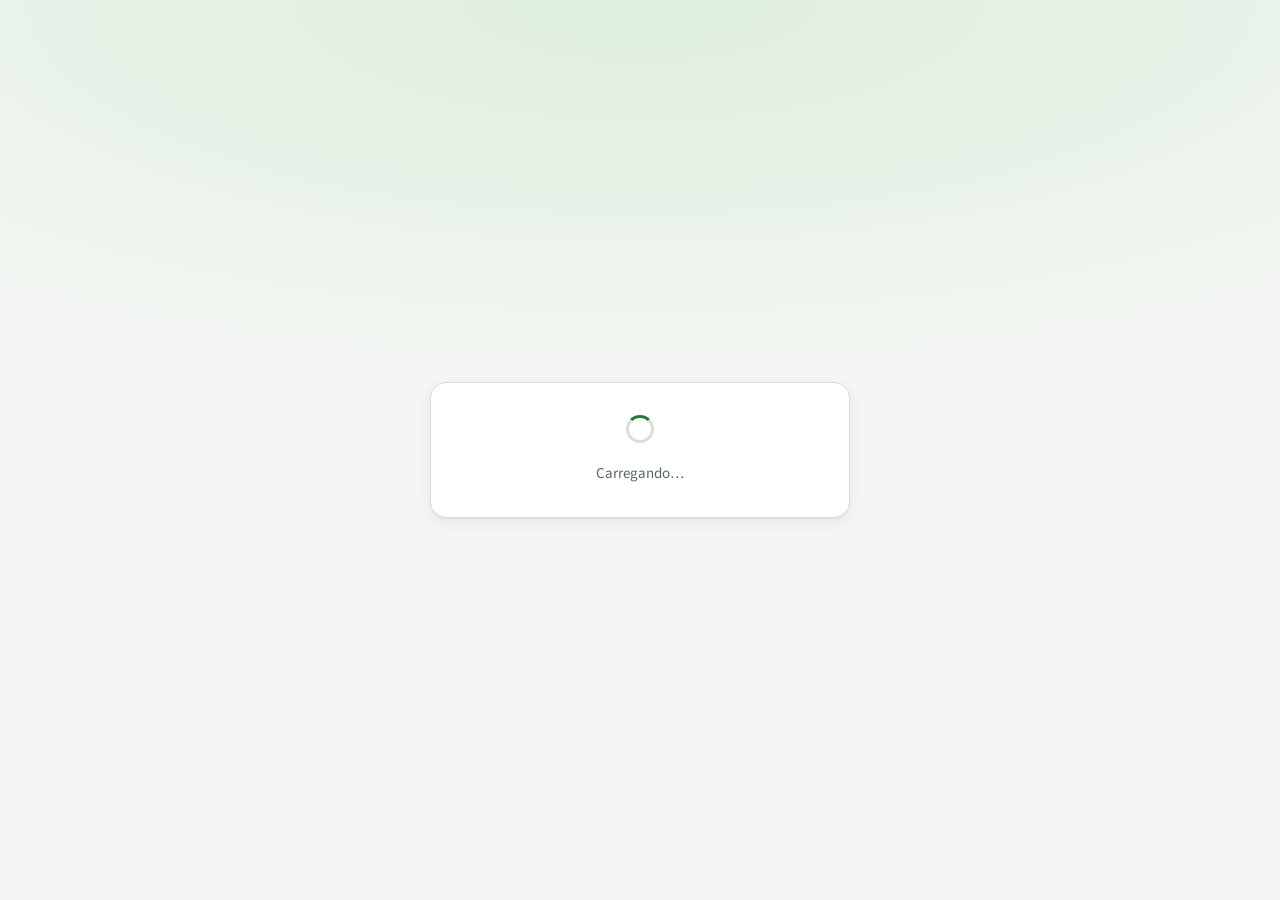
==== leitor.html @ e0347655 "Portal do leitor: página (v1.5.0)" ====
<!doctype html>
<html lang="pt-BR">
<head>
  <meta charset="utf-8">
  <meta name="viewport" content="width=device-width,initial-scale=1,viewport-fit=cover">
  <title>Portal do leitor · Biblioteca Luzes de Aruanda</title>
  <meta name="description" content="Consulte o acervo da Biblioteca Luzes de Aruanda, acompanhe seus empréstimos e peça a retirada de livros.">
  <meta name="theme-color" content="#1C3557">
  <meta name="referrer" content="strict-origin-when-cross-origin">
  <link rel="manifest" href="manifest.webmanifest">
  <link rel="icon" href="icon-192.png" type="image/png">
  <link rel="apple-touch-icon" href="icon-192.png">
  <link rel="preconnect" href="https://fonts.googleapis.com">
  <link rel="preconnect" href="https://fonts.gstatic.com" crossorigin>
  <link rel="stylesheet" href="https://fonts.googleapis.com/css2?family=Bitter:wght@600;700&family=IBM+Plex+Mono:wght@500;600&family=Source+Sans+3:wght@400;600;700&display=swap">
  <link rel="stylesheet" href="styles.css">
  <script src="config.js"></script>
  <script src="leitor.js" defer></script>
</head>
<body>
  <div id="app"><div class="login"><div class="login-card"><div class="spinner" role="status" aria-label="Carregando"></div><p class="muted">Carregando…</p></div></div></div>
  <div id="modal-root"></div>
  <div class="toast-wrap" id="toasts" aria-live="polite"></div>
  <div class="busy" id="busy" hidden><div class="busy-box"><div class="spinner" aria-hidden="true"></div><span id="busy-msg">Aguarde…</span></div></div>
  <noscript><p style="padding:24px;font-family:sans-serif">Este portal precisa de JavaScript ativado no navegador.</p></noscript>
</body>
</html>
---- styles.css ----
/* Biblioteca Luzes de Aruanda — estilos */
/* Layout: barra lateral cor de mar (desktop) + navegação inferior (celular); conteúdo em superfícies claras com verde do logo como marca e dourado do sol como destaque */
:root{
  --bg:#F3F6F2; --surface:#FFFFFF; --surface-2:#EAF0EA; --line:#D6E0D7;
  --fg:#16241B; --muted:#58695F;
  --brand:#2D7A38; --brand-strong:#215E2A; --brand-soft:#DDEEDD; --on-brand:#FFFFFF;
  --sea:#1C3557; --sea-2:#24446C; --on-sea:#EAF1FA; --on-sea-muted:#A9BCD4;
  --sun:#C08623; --sun-soft:#F7ECD5;
  --ok:#2D7A38; --ok-soft:#DDEEDD;
  --info:#235D9C; --info-soft:#DDE9F6;
  --warn:#9A6400; --warn-soft:#FBEBC8;
  --bad:#B4332A; --bad-soft:#F8DEDA;
  --mute:#5F6B66; --mute-soft:#E6EAE7;
  --shadow:0 1px 2px rgba(22,36,27,.06),0 4px 16px rgba(22,36,27,.06);
  --f-display:"Bitter",Georgia,"Times New Roman",serif;
  --f-body:"Source Sans 3","Segoe UI",system-ui,-apple-system,sans-serif;
  --f-mono:"IBM Plex Mono",ui-monospace,"SFMono-Regular",Consolas,monospace;
  --r:10px;
}
@media (prefers-color-scheme: dark){:root:not([data-theme="light"]){
  --bg:#0F1712; --surface:#16211A; --surface-2:#1C2A21; --line:#2A3B30;
  --fg:#E4EDE6; --muted:#9BAEA2;
  --brand:#5FB56B; --brand-strong:#7CC886; --brand-soft:#1F3826; --on-brand:#0D1A10;
  --sea:#0C1828; --sea-2:#15263D; --on-sea:#E3ECF7; --on-sea-muted:#8FA5C0;
  --sun:#E3B252; --sun-soft:#3A2F17;
  --ok:#6CC278; --ok-soft:#1E3824;
  --info:#7DB0EA; --info-soft:#18293F;
  --warn:#EDBB55; --warn-soft:#3A2D10;
  --bad:#F28B80; --bad-soft:#3F1E1B;
  --mute:#A3B0AA; --mute-soft:#25302A;
  --shadow:0 1px 2px rgba(0,0,0,.3),0 4px 16px rgba(0,0,0,.25);
  color-scheme:dark;
}}
:root[data-theme="dark"]{
  --bg:#0F1712; --surface:#16211A; --surface-2:#1C2A21; --line:#2A3B30;
  --fg:#E4EDE6; --muted:#9BAEA2;
  --brand:#5FB56B; --brand-strong:#7CC886; --brand-soft:#1F3826; --on-brand:#0D1A10;
  --sea:#0C1828; --sea-2:#15263D; --on-sea:#E3ECF7; --on-sea-muted:#8FA5C0;
  --sun:#E3B252; --sun-soft:#3A2F17;
  --ok:#6CC278; --ok-soft:#1E3824;
  --info:#7DB0EA; --info-soft:#18293F;
  --warn:#EDBB55; --warn-soft:#3A2D10;
  --bad:#F28B80; --bad-soft:#3F1E1B;
  --mute:#A3B0AA; --mute-soft:#25302A;
  --shadow:0 1px 2px rgba(0,0,0,.3),0 4px 16px rgba(0,0,0,.25);
  color-scheme:dark;
}
*{box-sizing:border-box}
html,body{height:100%}
body{background:var(--bg);color:var(--fg);font-family:var(--f-body);font-size:15px;line-height:1.5}
h1,h2,h3{font-family:var(--f-display);line-height:1.2;margin:0;text-wrap:balance;font-weight:700}
h1{font-size:1.65rem}
h2{font-size:1.2rem}
h3{font-size:1.02rem}
p{margin:0}
a{color:var(--brand)}
button,input,select,textarea{font:inherit;color:inherit}
:focus-visible{outline:2px solid var(--sun);outline-offset:2px}
.mono{font-family:var(--f-mono);font-weight:500;letter-spacing:.02em}
.muted{color:var(--muted)}
.small{font-size:.86rem}
.num{font-variant-numeric:tabular-nums}
.sr{position:absolute;width:1px;height:1px;overflow:hidden;clip:rect(0 0 0 0)}


/* Botões */
.btn{display:inline-flex;align-items:center;justify-content:center;gap:8px;border:1px solid var(--line);background:var(--surface);border-radius:8px;padding:9px 14px;font-weight:600;cursor:pointer;min-height:40px;text-decoration:none;color:var(--fg);white-space:nowrap}
.btn:hover{background:var(--surface-2)}
.btn.primary{background:var(--brand);border-color:var(--brand);color:var(--on-brand)}
.btn.primary:hover{background:var(--brand-strong);border-color:var(--brand-strong)}
.btn.danger{color:var(--bad);border-color:var(--bad)}
.btn.danger:hover{background:var(--bad-soft)}
.btn.ghost{border-color:transparent;background:transparent}
.btn.ghost:hover{background:var(--surface-2)}
.btn.sm{min-height:32px;padding:5px 10px;font-size:.86rem}
.btn.lg{min-height:48px;padding:12px 20px;font-size:1rem}
.btn[disabled]{opacity:.5;cursor:not-allowed}
.btn svg{width:18px;height:18px;flex:none}
.icon-btn{border:0;background:transparent;cursor:pointer;padding:4px;border-radius:6px;color:var(--muted);display:inline-flex}
.icon-btn:hover{background:var(--surface-2);color:var(--fg)}
.icon-btn svg{width:16px;height:16px}

/* Login */
.login{min-height:100vh;min-height:100dvh;display:grid;place-items:center;padding:32px 16px;background:
  radial-gradient(120% 60% at 50% 0%,var(--brand-soft),transparent 70%),var(--bg)}
.login-card{width:100%;max-width:420px;background:var(--surface);border:1px solid var(--line);border-radius:16px;box-shadow:var(--shadow);padding:32px 28px;display:grid;gap:20px;text-align:center}
.logo-disc{width:132px;height:132px;border-radius:50%;background:#fff;margin:0 auto;display:grid;place-items:center;overflow:hidden;box-shadow:0 0 0 4px var(--surface),0 0 0 5px var(--line)}
.logo-disc img{width:100%;height:100%;object-fit:contain}
.login-card .eyebrow{font-size:.78rem;letter-spacing:.12em;text-transform:uppercase;color:var(--brand);font-weight:700}
.login-card h1{font-size:1.35rem}
.chooser{display:grid;gap:8px;text-align:left}
.chooser-label{font-size:.78rem;text-transform:uppercase;letter-spacing:.08em;color:var(--sun);font-weight:700}
.account{display:flex;gap:12px;align-items:center;border:1px solid var(--line);border-radius:10px;padding:10px 12px;background:var(--surface);cursor:pointer;text-align:left;width:100%}
.account:hover{background:var(--surface-2)}
.avatar{width:34px;height:34px;border-radius:50%;display:grid;place-items:center;font-weight:700;background:var(--sea);color:var(--on-sea);flex:none;font-size:.85rem}
.account .who{min-width:0;flex:1}
.account .who b{display:block;overflow:hidden;text-overflow:ellipsis}
.account .who span{font-size:.82rem;color:var(--muted);overflow-wrap:anywhere}
.spinner{width:28px;height:28px;border-radius:50%;border:3px solid var(--line);border-top-color:var(--brand);animation:spin .8s linear infinite;margin:0 auto}
@keyframes spin{to{transform:rotate(360deg)}}
@media (prefers-reduced-motion:reduce){.spinner{animation-duration:3s}}

/* Shell */
.shell{display:grid;grid-template-columns:252px minmax(0,1fr);min-height:100vh}
.side{background:var(--sea);color:var(--on-sea);display:flex;flex-direction:column;position:sticky;top:0;height:100vh;padding:20px 14px}
.side-brand{display:flex;gap:10px;align-items:center;padding:0 6px 18px;border-bottom:1px solid var(--sea-2)}
.side-brand .logo-sm{width:44px;height:44px;border-radius:50%;background:#fff;overflow:hidden;flex:none}
.side-brand .logo-sm img{width:100%;height:100%;object-fit:contain}
.side-brand b{font-family:var(--f-display);font-size:1rem;display:block;line-height:1.15}
.side-brand span{font-size:.78rem;color:var(--on-sea-muted)}
.nav{display:grid;gap:2px;padding:14px 0;flex:1;overflow:auto}
.nav-sec{font-size:.7rem;letter-spacing:.12em;text-transform:uppercase;color:var(--on-sea-muted);padding:12px 10px 4px}
.nav button{display:flex;gap:10px;align-items:center;width:100%;border:0;background:transparent;color:var(--on-sea);padding:9px 10px;border-radius:8px;cursor:pointer;text-align:left;font-weight:600}
.nav button:hover{background:var(--sea-2)}
.nav button[aria-current="page"]{background:var(--sea-2);box-shadow:inset 3px 0 0 var(--sun)}
.nav svg{width:18px;height:18px;flex:none;opacity:.9}
.nav .count{margin-left:auto;background:var(--bad);color:#fff;font-size:.72rem;border-radius:99px;padding:0 7px;font-variant-numeric:tabular-nums}
.side-user{border-top:1px solid var(--sea-2);padding:14px 6px 0;display:grid;gap:8px;font-size:.84rem}
.side-user .email{overflow-wrap:anywhere;color:var(--on-sea-muted)}
.side-user button{background:transparent;border:1px solid var(--sea-2);color:var(--on-sea);border-radius:8px;padding:6px 10px;cursor:pointer;font-weight:600}
.side-user button:hover{background:var(--sea-2)}
.role{display:inline-block;font-size:.7rem;font-weight:700;letter-spacing:.06em;text-transform:uppercase;padding:1px 8px;border-radius:99px;background:var(--sun);color:#1b1405}

.main{min-width:0}
.topbar{display:none}
.page{padding-inline:clamp(16px,3vw,36px);padding-block:24px 48px;max-width:1200px;display:grid;gap:22px}
.page-head{display:flex;gap:12px;align-items:flex-end;justify-content:space-between;flex-wrap:wrap}
.page-head .sub{color:var(--muted);margin-top:4px}
.back svg{width:18px;height:18px;flex:none}
.back{border:0;background:transparent;color:var(--brand);cursor:pointer;font-weight:600;padding:0;display:inline-flex;align-items:center;gap:4px;margin-bottom:6px}

/* Cartões e seções */
.panel{background:var(--surface);border:1px solid var(--line);border-radius:var(--r);padding:18px;display:grid;gap:14px;min-width:0}
.panel-head{display:flex;justify-content:space-between;align-items:center;gap:10px;flex-wrap:wrap}
.grid-2{display:grid;grid-template-columns:repeat(2,minmax(0,1fr));gap:18px}
.grid-3{display:grid;grid-template-columns:repeat(3,minmax(0,1fr));gap:18px}
.kpis{display:grid;grid-template-columns:repeat(auto-fit,minmax(150px,1fr));gap:12px}
.kpi{background:var(--surface);border:1px solid var(--line);border-radius:var(--r);padding:14px 16px;display:grid;gap:2px;text-align:left;cursor:default}
button.kpi{cursor:pointer;font:inherit;color:inherit}
button.kpi:hover{border-color:var(--brand)}
.kpi .k-label{font-size:.82rem;color:var(--muted);font-weight:600}
.kpi .k-val{font-family:var(--f-display);font-size:1.9rem;font-weight:700;font-variant-numeric:tabular-nums;line-height:1.1}
.kpi .k-note{font-size:.78rem;color:var(--muted)}
.kpi.warn{border-color:var(--warn);background:var(--warn-soft)}
.kpi.bad{border-color:var(--bad);background:var(--bad-soft)}
.kpi.warn .k-val{color:var(--warn)}
.kpi.bad .k-val{color:var(--bad)}
.quick{display:grid;grid-template-columns:repeat(4,minmax(0,1fr));gap:10px}
.quick .btn{min-height:52px;justify-content:flex-start}

/* Pílulas de status */
.pill{display:inline-flex;align-items:center;gap:6px;font-size:.8rem;font-weight:700;padding:2px 10px;border-radius:99px;white-space:nowrap;border:1px solid transparent}
.pill::before{content:"";width:7px;height:7px;border-radius:50%;background:currentColor;flex:none}
.pill.ok{background:var(--ok-soft);color:var(--ok)}
.pill.info{background:var(--info-soft);color:var(--info)}
.pill.warn{background:var(--warn-soft);color:var(--warn)}
.pill.bad{background:var(--bad-soft);color:var(--bad)}
.pill.bad::before{border-radius:1px;transform:rotate(45deg)}
.pill.mute{background:var(--mute-soft);color:var(--mute)}
.pill.mute::before{background:transparent;border:1.5px solid currentColor}
.chip{display:inline-flex;align-items:center;font-size:.78rem;font-weight:600;padding:1px 8px;border-radius:6px;background:var(--surface-2);color:var(--muted);border:1px solid var(--line)}

/* Filtros */
.toolbar{display:flex;gap:10px;flex-wrap:wrap;align-items:center}
.search{flex:1 1 260px;position:relative;min-width:0}
.search input{width:100%;padding:10px 12px 10px 38px;border:1px solid var(--line);border-radius:8px;background:var(--surface);min-height:42px}
.search svg{position:absolute;left:12px;top:50%;transform:translateY(-50%);width:18px;height:18px;color:var(--muted)}
.seg{display:flex;gap:6px;flex-wrap:wrap}
.seg button{border:1px solid var(--line);background:var(--surface);border-radius:99px;padding:5px 12px;cursor:pointer;font-weight:600;font-size:.86rem;color:var(--muted)}
.seg button[aria-pressed="true"]{background:var(--sea);color:var(--on-sea);border-color:var(--sea)}
.seg .n{font-variant-numeric:tabular-nums;opacity:.8;margin-left:4px}

/* Tabelas */
.table-wrap{overflow-x:auto;border:1px solid var(--line);border-radius:var(--r);background:var(--surface)}
table{width:100%;border-collapse:collapse;font-size:.92rem}
th{text-align:left;font-size:.76rem;text-transform:uppercase;letter-spacing:.06em;color:var(--muted);font-weight:700;padding:10px 12px;background:var(--surface-2);border-bottom:1px solid var(--line);white-space:nowrap}
td{padding:10px 12px;border-bottom:1px solid var(--line);vertical-align:middle}
tr:last-child td{border-bottom:0}
tbody tr.click{cursor:pointer}
tbody tr.click:hover td{background:var(--surface-2)}
td .t{font-weight:600}
td .s{font-size:.82rem;color:var(--muted)}
td .s.mono,.hash{white-space:nowrap}
.steps .inline .btn{padding-inline:12px}
td.actions{text-align:right;white-space:nowrap}
td.actions .btn+.btn{margin-left:6px}
.empty{padding:28px 16px;text-align:center;color:var(--muted)}
.pager{display:flex;justify-content:space-between;align-items:center;gap:10px;flex-wrap:wrap;font-size:.88rem;color:var(--muted)}

/* Formulários */
.form{display:grid;gap:16px}
.fields{display:grid;grid-template-columns:repeat(2,minmax(0,1fr));gap:14px 16px}
.field{display:grid;gap:5px;min-width:0}
.field.full{grid-column:1/-1}
.field label{font-weight:600;font-size:.9rem}
.field label .req{color:var(--bad)}
.field .hint{font-size:.8rem;color:var(--muted)}
.field input,.field select,.field textarea{width:100%;padding:9px 11px;border:1px solid var(--line);border-radius:8px;background:var(--surface);min-height:42px}
.field input[readonly]{background:var(--surface-2)}
.field textarea{min-height:72px;resize:vertical}
.field input:disabled{background:var(--surface-2);color:var(--muted)}
.field.err input,.field.err select{border-color:var(--bad)}
.field .msg{font-size:.82rem;color:var(--bad);font-weight:600}
.inline{display:flex;gap:8px;align-items:stretch}
.inline > input{flex:1;min-width:0}
.check{display:flex;gap:8px;align-items:center;font-weight:600;font-size:.9rem;cursor:pointer}
.check input{width:18px;height:18px;accent-color:var(--brand)}
.form-actions{display:flex;gap:10px;flex-wrap:wrap;justify-content:flex-end}
fieldset{border:0;padding:0;margin:0;display:grid;gap:14px;min-width:0}
legend{font-family:var(--f-display);font-weight:700;font-size:1.02rem;margin-bottom:4px;padding:0}

/* Avisos */
.note{border:1px solid var(--line);background:var(--surface-2);border-radius:8px;padding:10px 12px;font-size:.9rem;display:grid;gap:4px}
.note.ok{border-color:var(--ok);background:var(--ok-soft)}
.note.warn{border-color:var(--warn);background:var(--warn-soft)}
.note.bad{border-color:var(--bad);background:var(--bad-soft)}
.note.info{border-color:var(--info);background:var(--info-soft)}
.note ul{margin:2px 0 0;padding-left:18px}
.note b{font-weight:700}

/* Ficha (rótulo/valor) */
.facts{display:grid;grid-template-columns:repeat(auto-fit,minmax(160px,1fr));gap:12px 18px}
.facts div{display:grid;gap:1px;min-width:0}
.facts dt{font-size:.76rem;text-transform:uppercase;letter-spacing:.06em;color:var(--muted);font-weight:700}
.facts dd{margin:0;font-weight:600;overflow-wrap:anywhere}

/* Hash */
.hash{display:inline-flex;align-items:center;gap:4px;font-family:var(--f-mono);font-weight:600;letter-spacing:.03em;white-space:nowrap}
.hash-list{display:grid;gap:8px}
.hash-row{display:flex;gap:10px;align-items:center;justify-content:space-between;border:1px dashed var(--brand);background:var(--brand-soft);border-radius:8px;padding:10px 12px;flex-wrap:wrap}
.hash-row .hash{font-size:1.05rem}

/* Passos do empréstimo */
.steps{display:grid;grid-template-columns:repeat(3,minmax(0,1fr));gap:16px;align-items:start}
.step-n{width:26px;height:26px;border-radius:50%;background:var(--sea);color:var(--on-sea);display:inline-grid;place-items:center;font-weight:700;font-size:.85rem;margin-right:8px;flex:none}
.step-n.done{background:var(--brand);color:var(--on-brand)}
.step-title{display:flex;align-items:center}
.result{border-radius:8px;border:1px solid var(--line);padding:12px;display:grid;gap:6px;background:var(--surface-2)}
.result .big{font-weight:700;font-size:1.02rem}

/* Etiquetas */
.labels-layout{display:grid;grid-template-columns:minmax(0,1fr) minmax(0,1.05fr);gap:18px;align-items:start}
.pick-list{max-height:420px;overflow:auto;border:1px solid var(--line);border-radius:8px}
.pick{display:flex;gap:10px;align-items:center;padding:8px 12px;border-bottom:1px solid var(--line);cursor:pointer}
.pick:last-child{border-bottom:0}
.pick:hover{background:var(--surface-2)}
.pick input{width:18px;height:18px;accent-color:var(--brand);flex:none}
.pick .pi{min-width:0;flex:1}
.pick .pi b{display:block;font-size:.9rem;overflow:hidden;text-overflow:ellipsis;white-space:nowrap}
.sheet-wrap{overflow-x:auto}
.sheet{background:#fff;color:#111;aspect-ratio:210/297;width:100%;max-width:520px;margin:0 auto;box-shadow:var(--shadow);border:1px solid var(--line);padding:3.5% 2.5%;display:grid;gap:0.6% 1.2%}
.lbl{border:1px dashed #c8cfca;border-radius:3px;padding:3% 5%;display:flex;flex-direction:column;justify-content:center;overflow:hidden;min-width:0;min-height:0}
.lbl.used{background:repeating-linear-gradient(45deg,#f2f2f2 0 4px,#fff 4px 8px)}
.lbl .l1{font-size:clamp(4px,1.1vw,7px);color:#2D7A38;font-weight:700;text-transform:uppercase;letter-spacing:.05em;white-space:nowrap;overflow:hidden;text-overflow:ellipsis}
.lbl .l2{font-size:clamp(5px,1.3vw,8.5px);font-weight:600;white-space:nowrap;overflow:hidden;text-overflow:ellipsis}
.lbl .l3{font-family:var(--f-mono);font-weight:600;font-size:clamp(6px,1.9vw,13px);letter-spacing:.02em;white-space:nowrap;margin-block:1px}

.termo{border:1px solid var(--warn);background:var(--warn-soft);border-radius:8px;padding:12px;display:grid;gap:8px;font-size:.9rem}
.termo p{margin:0;line-height:1.45}
.termo .check{font-size:.92rem}


/* Protocolo */
.prot-steps{list-style:none;margin:0;padding:0;display:flex;gap:8px 20px;flex-wrap:wrap}
.prot-steps li{display:flex;align-items:center;font-weight:600;color:var(--muted)}
.prot-steps li.cur{color:var(--fg)}
.prot-steps li.done{color:var(--brand)}
.prot-layout{display:grid;grid-template-columns:minmax(0,1.45fr) minmax(0,1fr);gap:18px;align-items:start}
.prot-side{position:sticky;top:16px}
.doc-wrap{overflow-x:auto;background:var(--surface-2);border-radius:8px;padding:14px}
.doc{background:#fff;color:#1a1a1a;box-shadow:0 1px 3px rgba(0,0,0,.15);padding:28px 30px;font-size:12.5px;line-height:1.45;display:grid;gap:8px;max-width:720px;min-width:300px;margin:0 auto;font-family:var(--f-body)}
.doc-h{display:flex;gap:12px;align-items:center;border-bottom:2px solid #2D7A38;padding-bottom:10px}
.doc-h img{width:52px;height:52px;border-radius:50%;flex:none}
.doc-h b{font-family:var(--f-display);font-size:14px;display:block;line-height:1.25}
.doc-h .doc-info{display:block;font-style:normal;font-size:10.5px;color:#555;line-height:1.35}
.doc-h span{display:block;margin-top:3px;font-size:11px;text-transform:uppercase;letter-spacing:.08em;color:#2D7A38;font-weight:700}
.doc-n{margin-left:auto;text-align:right;font-family:var(--f-mono);font-size:11px;flex:none}
.doc h4{margin:8px 0 0;font-size:10.5px;text-transform:uppercase;letter-spacing:.08em;color:#555;font-family:var(--f-body)}
.doc-t{width:100%;border-collapse:collapse}
.doc .doc-t tr > th,.doc .doc-t tr > td{border:1px solid #cfd6d1;padding:4px 8px;text-align:left;background:#fff;color:#1a1a1a;text-transform:none;letter-spacing:0;font-size:12px;white-space:normal;vertical-align:top}
.doc .doc-t tr > th{background:#f2f5f2;width:32%;font-weight:700;color:#444}
.doc-termo{border:1px solid #cfd6d1;padding:8px 10px;background:#fbfbf8;margin:0}
.doc-sign{display:grid;grid-template-columns:1fr 1fr;gap:28px;margin-top:34px;text-align:center;font-size:11.5px}
.doc-sign .line{display:block;border-top:1px solid #222;margin-bottom:4px}
.doc-place{margin-top:10px;font-size:11.5px}
.doc footer{font-size:10.5px;color:#666;border-top:1px dashed #cfd6d1;padding-top:6px;margin-top:4px}
.drop{border:2px dashed var(--line);border-radius:10px;padding:20px 14px;display:grid;gap:4px;justify-items:center;text-align:center;cursor:pointer;background:var(--surface-2)}
.drop:hover,.drop:focus-within{border-color:var(--brand)}
.drop svg{width:28px;height:28px;color:var(--brand)}
.attach{display:flex;gap:12px;align-items:center;border:1px solid var(--ok);background:var(--ok-soft);border-radius:10px;padding:10px}
.attach img{width:84px;height:110px;object-fit:cover;border-radius:4px;border:1px solid var(--line);background:#fff;flex:none}
.attach .pdf-ic{width:84px;height:110px;border-radius:4px;background:var(--surface);border:1px solid var(--line);display:grid;place-items:center;font-weight:700;color:var(--bad);font-family:var(--f-mono);flex:none}
.attach-i{display:grid;gap:2px;min-width:0}
.attach-i b{overflow-wrap:anywhere}
.attach-i .btn{justify-self:start}
@media (max-width:1080px){.prot-layout{grid-template-columns:minmax(0,1fr)}.prot-side{position:static;order:-1}}
@media (max-width:720px){.doc{padding:18px 16px}.doc-wrap{padding:8px}.doc-h{flex-wrap:wrap}.doc-h > div:nth-child(2){flex:1 1 180px}.doc-n{margin-left:0;text-align:left;flex-basis:100%}}


/* Auditoria */
.aud-prog{display:flex;gap:12px;align-items:center}
.aud-prog .bar{flex:1;height:10px;border-radius:99px;background:var(--surface-2);border:1px solid var(--line);overflow:hidden}
.aud-prog .bar span{display:block;height:100%;background:var(--brand);border-radius:99px;transition:width .3s}
.gen-pick{display:grid;grid-template-columns:repeat(auto-fill,minmax(230px,1fr));gap:8px 16px}
.gen-pick .check{font-weight:600}
tr.row-bad td{background:var(--bad-soft)}
.doc .doc-list thead th{background:#e9eee9;font-size:10.5px;text-transform:uppercase;letter-spacing:.04em;width:auto;white-space:nowrap}
.doc .doc-list tr > th,.doc .doc-list tr > td{width:auto;font-size:11px}
.doc .doc-list td.ck,.doc .doc-list td.mono{white-space:nowrap}
@media (prefers-reduced-motion:reduce){.aud-prog .bar span{transition:none}}

/* E-mail */
.mail{border:1px solid var(--line);border-radius:10px;overflow:hidden;background:var(--surface)}
.mail-head{background:var(--surface-2);padding:12px 14px;display:grid;gap:2px;font-size:.88rem;border-bottom:1px solid var(--line)}
.mail-head b{font-weight:700}
.mail-body{padding:16px;display:grid;gap:10px;font-size:.94rem}
.mail-body h4{margin:6px 0 0;font-size:.95rem;font-family:var(--f-display)}
.mail-body ul{margin:0;padding-left:18px;display:grid;gap:4px}
.tabs{display:flex;gap:6px;flex-wrap:wrap}

/* Modal e toast */
.overlay{position:fixed;inset:0;background:rgba(10,20,14,.5);display:grid;place-items:center;padding:16px;z-index:50}
.modal{background:var(--surface);border-radius:14px;max-width:520px;width:100%;max-height:calc(100% - 32px);overflow:auto;padding:22px;display:grid;gap:14px;box-shadow:0 20px 60px rgba(0,0,0,.3);border:1px solid var(--line)}
.modal-actions{display:flex;gap:10px;justify-content:flex-end;flex-wrap:wrap}
.toast-wrap{position:fixed;left:50%;transform:translateX(-50%);bottom:calc(20px + env(safe-area-inset-bottom,0px));z-index:60;display:grid;gap:8px;width:min(440px,calc(100% - 32px))}
.toast{background:var(--sea);color:var(--on-sea);padding:12px 16px;border-radius:10px;box-shadow:var(--shadow);font-weight:600;font-size:.92rem;border-left:4px solid var(--sun)}
.toast.ok{border-left-color:var(--ok)}
.toast.bad{border-left-color:var(--bad)}

/* Navegação inferior (celular) */
.bottom-nav{display:none}
.sheet-menu{position:fixed;inset:auto 0 0 0;background:var(--surface);border-radius:16px 16px 0 0;padding:16px 16px calc(16px + env(safe-area-inset-bottom,0px));z-index:55;display:grid;gap:4px;box-shadow:0 -10px 40px rgba(0,0,0,.25)}
.sheet-menu button{display:flex;gap:12px;align-items:center;border:0;background:transparent;padding:12px;border-radius:10px;font-weight:600;cursor:pointer;text-align:left}
.sheet-menu button:hover{background:var(--surface-2)}
.sheet-menu svg{width:20px;height:20px;color:var(--brand)}

@media (max-width:1080px){
  .steps{grid-template-columns:1fr}
  .labels-layout{grid-template-columns:1fr}
  .quick{grid-template-columns:repeat(2,minmax(0,1fr))}
}
@media (max-width:900px){
  .shell{grid-template-columns:minmax(0,1fr)}
  .side{display:none}
  .topbar{display:flex;align-items:center;gap:10px;padding:10px 16px;background:var(--sea);color:var(--on-sea);position:sticky;top:env(safe-area-inset-top,0px);z-index:20}
  .topbar .logo-sm{width:34px;height:34px;border-radius:50%;background:#fff;overflow:hidden;flex:none}
  .topbar .logo-sm img{width:100%;height:100%;object-fit:contain}
  .topbar b{font-family:var(--f-display);font-size:.98rem;line-height:1.1;flex:1;min-width:0}
  .topbar .role{flex:none}
  .page{padding-block:18px 110px}
  .bottom-nav{display:grid;grid-template-columns:repeat(5,1fr);position:fixed;left:0;right:0;bottom:0;background:var(--surface);border-top:1px solid var(--line);padding:6px 4px calc(6px + env(safe-area-inset-bottom,0px));z-index:30}
  .bottom-nav button{border:0;background:transparent;display:grid;justify-items:center;gap:2px;font-size:.7rem;font-weight:700;color:var(--muted);padding:4px 2px;cursor:pointer;position:relative}
  .bottom-nav button svg{width:22px;height:22px}
  .bottom-nav button[aria-current="page"]{color:var(--brand)}
  .bottom-nav .main-act span.ic{width:44px;height:44px;margin-top:-18px;border-radius:50%;background:var(--brand);color:var(--on-brand);display:grid;place-items:center;box-shadow:var(--shadow)}
  .bottom-nav .dot{position:absolute;top:2px;right:calc(50% - 18px);background:var(--bad);color:#fff;border-radius:99px;font-size:.62rem;padding:0 5px;font-variant-numeric:tabular-nums}
  .grid-2,.grid-3{grid-template-columns:minmax(0,1fr)}
}
@media (max-width:720px){
  h1{font-size:1.4rem}
  .fields{grid-template-columns:minmax(0,1fr)}
  .table-wrap.cards{border:0;background:transparent;overflow:visible}
  .cards table,.cards tbody,.cards tr,.cards td{display:block;width:100%}
  .cards thead{display:none}
  .cards tr{background:var(--surface);border:1px solid var(--line);border-radius:var(--r);margin-bottom:10px;padding:6px 0}
  .cards td{border:0;padding:6px 14px;display:grid;grid-template-columns:auto minmax(0,1fr);column-gap:12px;row-gap:2px;text-align:right;align-items:start}
  .cards td::before{content:attr(data-label);font-size:.74rem;text-transform:uppercase;letter-spacing:.06em;color:var(--muted);font-weight:700;text-align:left;grid-row:1/span 6;padding-top:2px}
  .cards td:not(.lead):not(.actions) > *{grid-column:2;justify-self:end}
  .cards td.lead{padding-top:8px}
  .cards td.actions{display:flex;justify-content:flex-end;flex-wrap:wrap;gap:6px;padding-top:10px}
  .cards td.actions::before{display:none}
  .cards td.actions .btn+.btn{margin-left:0}
  .cards td.lead{text-align:left;display:block}
  .cards td.lead::before{display:none}
  .form-actions .btn{flex:1}
  .quick .btn{font-size:.9rem}
}

:root{color-scheme:light}
body{margin:0}
img{max-width:100%}
[hidden]{display:none!important}
/* Leitor de código de barras */
.scan-cta{justify-self:start;margin-top:4px}
.scan-box{position:relative;background:#000;border-radius:12px;overflow:hidden;aspect-ratio:4/3;max-height:55vh;width:100%}
.scan-box video{width:100%;height:100%;object-fit:cover;display:block}
.scan-frame{position:absolute;left:8%;right:8%;top:28%;bottom:28%;border:2px solid rgba(255,255,255,.9);border-radius:10px;box-shadow:0 0 0 999px rgba(0,0,0,.35);pointer-events:none}
.scan-line{position:absolute;left:6px;right:6px;top:50%;height:2px;background:#e53935;box-shadow:0 0 8px #e53935;animation:scan-l 1.6s ease-in-out infinite}
@keyframes scan-l{0%,100%{top:12%}50%{top:88%}}
@media (prefers-reduced-motion:reduce){.scan-line{animation:none}}
.scan-status{position:absolute;left:0;right:0;bottom:0;padding:8px 12px;background:rgba(0,0,0,.65);color:#fff;font-size:.86rem;line-height:1.35;text-align:center}
.scan-status.err{background:rgba(150,28,28,.9)}
#scan-man{padding:9px 11px;border:1px solid var(--line);border-radius:8px;background:var(--surface);color:var(--fg);min-height:42px;font:inherit}
.scan-tools{display:flex;justify-content:flex-end;gap:8px;margin-top:-6px}
.scan-tools:has(> [hidden]:only-child){display:none}
@media (max-width:720px){.scan-cta{justify-self:stretch;width:100%}}
.g-btn{min-height:46px;display:flex;justify-content:center;color-scheme:light}
.g-btn iframe{clip-path:inset(2px 10px round 20px)}
.busy{position:fixed;inset:0;background:rgba(10,20,14,.35);display:grid;place-items:center;z-index:90}
.busy-box{background:var(--surface);color:var(--fg);border:1px solid var(--line);border-radius:12px;padding:16px 22px;display:flex;gap:12px;align-items:center;box-shadow:var(--shadow);font-weight:600}
.busy-box .spinner{margin:0;width:22px;height:22px}
a.btn{text-decoration:none}
#print-root{display:none}
@page{size:A4;margin:12mm}
@page etiquetas{size:A4;margin:0}
@media print{
  body.printing > *:not(#print-root){display:none!important}
  body.printing{background:#fff!important}
  body.printing #print-root{display:block}
  #print-root.doc-print .doc{box-shadow:none;border:0;max-width:none;width:auto;padding:0;margin:0;font-size:11pt;min-width:0}
  #print-root .doc-list tr{break-inside:avoid}
  #print-root.labels-print{page:etiquetas}
  .lbl-page{display:grid;width:210mm;height:297mm;box-sizing:border-box;break-after:page;overflow:hidden;align-content:start}
  .lbl-page:last-child{break-after:auto}
  .lbl-p{display:flex;flex-direction:column;justify-content:center;padding:1mm 3mm;overflow:hidden;color:#111;font-family:"Source Sans 3","Segoe UI",Arial,sans-serif}
  .lbl-p .l1{font-size:6pt;color:#2D7A38;font-weight:700;text-transform:uppercase;letter-spacing:.04em;white-space:nowrap;overflow:hidden}
  .lbl-p .l3{font-family:"IBM Plex Mono",Consolas,monospace;font-weight:600;font-size:13pt;white-space:nowrap;margin:.5mm 0}
  .lbl-p .l2{font-size:7pt;white-space:nowrap;overflow:hidden;text-overflow:ellipsis}
}

td .pill{white-space:normal;text-align:left}

/* versão 1.4: assinatura do operador e PDF do protocolo */
.doc-sign .sig-box{display:flex;align-items:flex-end;justify-content:center;height:52px}
.doc-sign .sig-box img{max-height:52px;max-width:90%;margin-bottom:-4px}
.sig-prev{display:grid;place-items:center;min-height:90px;border:1px dashed var(--line,#ccc);border-radius:8px;background:#fff;padding:10px;margin:10px 0}
.sig-prev img{max-height:80px;max-width:100%}
.prot-envio{display:grid;gap:8px;margin-bottom:10px}
.pdf-render{position:absolute;left:0;top:0;width:760px;z-index:-1;background:#fff}
.pdf-render .doc{box-shadow:none;max-width:none}
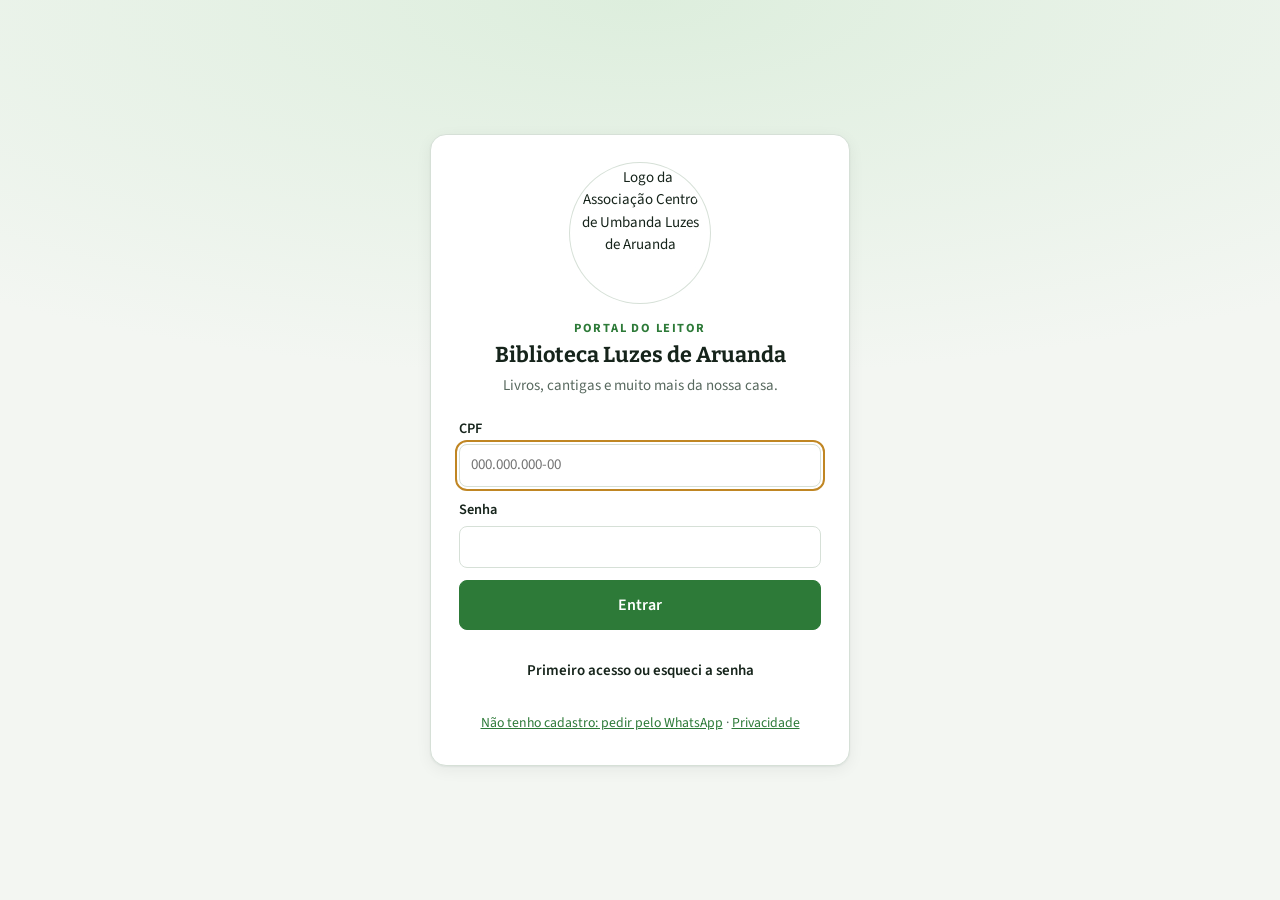
==== commit 56667c96: "Portal do leitor: inclui leitor.css (v1.6.0)" ====
--- a/leitor.html
+++ b/leitor.html
@@ -14,6 +14,7 @@
   <link rel="preconnect" href="https://fonts.gstatic.com" crossorigin>
   <link rel="stylesheet" href="https://fonts.googleapis.com/css2?family=Bitter:wght@600;700&family=IBM+Plex+Mono:wght@500;600&family=Source+Sans+3:wght@400;600;700&display=swap">
   <link rel="stylesheet" href="styles.css">
+  <link rel="stylesheet" href="leitor.css">
   <script src="config.js"></script>
   <script src="leitor.js" defer></script>
 </head>
--- a/leitor.css
+++ b/leitor.css
@@ -0,0 +1,110 @@
+/* Portal do leitor (versão 1.6): visual do mockup aprovado — barra lateral azul, banner, acesso rápido e destaques. */
+:root{--lp-navy:#16325a;--lp-navy2:#1f4272;--lp-bg:#f3f5fa;--lp-ink:#1c2533;--lp-muted:#5b6575;--lp-line:#e2e6ee;--lp-peach:#fbe9d6;--lp-green:#e1f0df;--lp-lav:#e8e5f8;--lp-gbtn:#1f5a35;--lp-pbtn:#3a2c7c}
+body.lp{background:var(--lp-bg);color:var(--lp-ink)}
+.lp-shell{display:grid;grid-template-columns:250px minmax(0,1fr);min-height:100vh}
+.lp-side{background:linear-gradient(180deg,var(--lp-navy) 0%,#11284a 100%);color:#fff;padding:22px 16px;position:sticky;top:0;height:100vh;display:flex;flex-direction:column;gap:6px;overflow:hidden}
+.lp-brand{display:flex;gap:10px;align-items:center;padding:0 6px 18px}
+.lp-brand img{width:46px;height:46px;border-radius:50%;background:#fff;border:2px solid rgba(255,255,255,.6)}
+.lp-brand b{font-family:var(--f-display,Bitter,serif);font-size:17px;display:block;line-height:1.15}
+.lp-brand span{font-size:12px;opacity:.75}
+.lp-sec{font-size:11px;letter-spacing:.14em;text-transform:uppercase;opacity:.6;margin:8px 10px 6px}
+.lp-nav{display:flex;align-items:center;gap:12px;width:100%;border:0;background:transparent;color:#e8eefb;font:inherit;font-size:15px;padding:11px 12px;border-radius:10px;cursor:pointer;text-align:left}
+.lp-nav svg{width:21px;height:21px;flex:none}
+.lp-nav:hover{background:rgba(255,255,255,.08)}
+.lp-nav[aria-current=page]{background:var(--lp-navy2);color:#fff;font-weight:600;box-shadow:inset 3px 0 0 #8fb4ff}
+.lp-nav span{white-space:nowrap}
+.lp-nav{gap:10px}
+.lp-nav .soon{margin-left:auto;font-size:9px;letter-spacing:-.01em;background:rgba(255,255,255,.16);border-radius:99px;padding:2px 6px}
+.lp-div{height:1px;background:rgba(255,255,255,.12);margin:10px 8px}
+.lp-waves{position:absolute;left:0;right:0;bottom:0;height:200px;opacity:.35;pointer-events:none}
+.lp-main{padding:26px 30px 40px;min-width:0}
+.lp-head{display:flex;justify-content:space-between;align-items:flex-start;gap:12px;margin-bottom:18px}
+.lp-head h1{font-family:var(--f-display,Bitter,serif);font-size:32px;margin:0;color:var(--lp-ink)}
+.lp-head p{margin:4px 0 0;color:var(--lp-muted);font-size:16px}
+.lp-btn{display:inline-flex;align-items:center;gap:8px;border:0;border-radius:99px;padding:10px 18px;font:inherit;font-weight:600;font-size:14px;cursor:pointer;color:#fff;background:var(--lp-navy);text-decoration:none}
+.lp-btn svg{width:16px;height:16px}
+.lp-btn.green{background:var(--lp-gbtn)}.lp-btn.purple{background:var(--lp-pbtn)}.lp-btn.dark{background:#173d26}
+.lp-btn.light{background:#fff;color:var(--lp-ink);border:1px solid var(--lp-line);border-radius:10px;box-shadow:0 1px 2px rgba(0,0,0,.05)}
+.lp-btn[disabled]{opacity:.55;cursor:default}
+.lp-hero{position:relative;border-radius:18px;overflow:hidden;min-height:228px;background:linear-gradient(100deg,#f5e6cf 0%,#f0dcc0 38%,#e9c9a0 100%);box-shadow:0 6px 24px rgba(40,30,10,.12);display:flex;align-items:center;margin-bottom:26px}
+.lp-hero::before{content:"";position:absolute;inset:0 0 0 auto;width:62%;background:var(--hero) right center/cover no-repeat;-webkit-mask-image:linear-gradient(90deg,transparent 0%,#000 38%);mask-image:linear-gradient(90deg,transparent 0%,#000 38%)}
+.lp-hero>div{position:relative;padding:30px 36px;max-width:440px}
+.lp-hero h2{font-family:var(--f-display,Bitter,serif);font-size:34px;line-height:1.12;margin:0 0 12px;color:#1b2430}
+.lp-hero p{margin:0 0 18px;color:#3b3a36;font-size:15.5px;line-height:1.5}
+.lp-h2{display:flex;align-items:center;gap:16px;font-family:var(--f-display,Bitter,serif);font-size:24px;margin:6px 0 14px}
+.lp-h2::after{content:"";height:2px;flex:0 1 200px;background:#2f6b45;opacity:.6}
+.lp-h2 .more{margin-left:auto;font-family:var(--f-body,inherit);font-size:14px;color:var(--lp-navy2);text-decoration:none;font-weight:600;background:none;border:0;cursor:pointer}
+.lp-h2.has-more::after{display:none}
+.lp-quick{display:grid;grid-template-columns:repeat(3,minmax(0,1fr));gap:18px;margin-bottom:28px}
+.lp-card{position:relative;border-radius:16px;padding:20px 22px;min-height:230px;display:flex;flex-direction:column;gap:8px;overflow:hidden;border:0;text-align:left;font:inherit;color:inherit}
+.lp-card.peach{background:var(--lp-peach)}.lp-card.green{background:var(--lp-green)}.lp-card.lav{background:var(--lp-lav)}
+.lp-card .ico{width:62px;height:62px;border-radius:50%;display:grid;place-items:center;color:#fff;background:var(--lp-navy);margin-bottom:6px;position:relative;z-index:1}
+.lp-card.green .ico{background:var(--lp-gbtn)}.lp-card.lav .ico{background:var(--lp-pbtn)}
+.lp-card .ico svg{width:30px;height:30px}
+.lp-card h3{font-family:var(--f-display,Bitter,serif);font-size:21px;margin:4px 0 0;position:relative;z-index:1}
+.lp-card p{margin:0;color:#3d4350;font-size:14px;line-height:1.45;max-width:62%;position:relative;z-index:1}
+.lp-card h3{max-width:70%}
+.lp-card .lp-btn{margin-top:auto;align-self:flex-start;position:relative;z-index:1}
+.lp-card .art{position:absolute;right:4px;top:8px;width:128px;height:128px;pointer-events:none}
+.lp-card .soon{white-space:nowrap;position:absolute;top:22px;left:96px;z-index:2;background:#fff;color:var(--lp-gbtn);font-size:12px;font-weight:700;border-radius:99px;padding:3px 10px}
+.lp-card .chev{display:none}
+.lp-dest-wrap{position:relative}
+.lp-dest{display:flex;gap:16px;overflow-x:auto;scroll-snap-type:x mandatory;padding:4px 2px 10px;scrollbar-width:none}
+.lp-dest::-webkit-scrollbar{display:none}
+.lp-item{flex:0 0 272px;scroll-snap-align:start;display:flex;gap:12px;background:#fff;border:1px solid var(--lp-line);border-radius:14px;padding:8px;box-shadow:0 2px 8px rgba(20,30,50,.05);cursor:pointer;text-align:left;font:inherit;color:inherit}
+.lp-item .th{width:108px;height:108px;border-radius:10px;overflow:hidden;flex:none;background:#f1ece2}
+.lp-item .th img,.lp-item .th svg{width:100%;height:100%;object-fit:cover;display:block}
+.lp-item .tx{display:flex;flex-direction:column;gap:6px;padding:6px 4px;min-width:0}
+.lp-tag{align-self:flex-start;font-size:11.5px;font-weight:600;border-radius:99px;padding:2px 9px;background:#e7ecf8;color:#2a3f6b}
+.lp-tag.c{background:#ece6fb;color:#4a3a8a}
+.lp-item b{font-size:15.5px;line-height:1.25;display:-webkit-box;-webkit-line-clamp:2;-webkit-box-orient:vertical;overflow:hidden}
+.lp-item .go{margin-top:auto;color:var(--lp-navy2);font-size:13.5px;font-weight:600}
+.lp-arrow{position:absolute;top:50%;transform:translateY(-50%);width:38px;height:38px;border-radius:50%;border:1px solid var(--lp-line);background:#fff;box-shadow:0 2px 6px rgba(0,0,0,.1);cursor:pointer;display:grid;place-items:center;z-index:2}
+.lp-arrow.l{left:-14px}.lp-arrow.r{right:-14px}
+.lp-arrow svg{width:18px;height:18px}
+.lp-panel{background:#fff;border:1px solid var(--lp-line);border-radius:14px;padding:18px 20px;margin-bottom:16px}
+.lp-panel h2{font-family:var(--f-display,Bitter,serif);font-size:20px;margin:0 0 10px}
+.lp-top,.lp-bottom{display:none}
+.lp-faq details{border-bottom:1px solid var(--lp-line);padding:12px 2px}
+.lp-faq summary{cursor:pointer;font-weight:600}
+.lp-faq p{margin:8px 0 0;color:var(--lp-muted);line-height:1.5}
+.lp-soonpage{text-align:center;padding:40px 20px}
+.lp-soonpage svg{width:180px;height:180px}
+.lp-sheet{position:fixed;inset:0;background:rgba(10,20,40,.45);z-index:60;display:flex;justify-content:flex-end}
+.lp-sheet>div{background:var(--lp-navy);width:min(280px,80vw);height:100%;padding:20px 14px;display:flex;flex-direction:column;gap:4px}
+@media (max-width:900px){
+  .lp-shell{display:block}
+  .lp-side{display:none}
+  .lp-top{display:flex;align-items:center;gap:10px;background:var(--lp-navy);color:#fff;padding:12px 16px;position:sticky;top:0;z-index:20}
+  .lp-top img{width:40px;height:40px;border-radius:50%;background:#fff}
+  .lp-top b{font-family:var(--f-display,Bitter,serif);font-size:16px;display:block}
+  .lp-top span{font-size:12px;opacity:.75}
+  .lp-top button{margin-left:auto;background:none;border:0;color:#fff;cursor:pointer;padding:6px}
+  .lp-top button svg{width:26px;height:26px}
+  .lp-main{padding:18px 16px 96px}
+  .lp-head h1{font-size:26px}.lp-head p{font-size:14.5px}
+  .lp-head .lp-btn.light{padding:9px}.lp-head .lp-btn.light span{display:none}
+  .lp-hero{min-height:160px;margin-bottom:20px}
+  .lp-hero::before{width:70%;-webkit-mask-image:linear-gradient(90deg,transparent 0%,#000 55%);mask-image:linear-gradient(90deg,transparent 0%,#000 55%)}
+  .lp-hero>div{padding:18px;max-width:62%}
+  .lp-hero h2{font-size:21px;margin-bottom:12px}
+  .lp-hero p{display:none}
+  .lp-hero .lp-btn{padding:8px 14px;font-size:13px}
+  .lp-h2{font-size:20px;margin-bottom:10px}
+  .lp-quick{grid-template-columns:1fr;gap:10px}
+  .lp-card{min-height:0;flex-direction:row;align-items:center;gap:14px;padding:14px 16px;cursor:pointer}
+  .lp-card .ico{width:50px;height:50px;margin:0;flex:none}.lp-card .ico svg{width:24px;height:24px}
+  .lp-card h3{font-size:16.5px;margin:0}
+  .lp-card p{font-size:12.5px}
+  .lp-card .art,.lp-card .lp-btn{display:none}
+  .lp-card .chev{display:block;margin-left:auto;width:20px;height:20px;flex:none}
+  .lp-card .soon{position:static;margin-left:auto;order:3}
+  .lp-card h3,.lp-card p{max-width:none}
+  .lp-arrow{display:none}
+  .lp-item{flex-basis:84%}
+  .lp-bottom{display:grid;grid-template-columns:repeat(5,1fr);position:fixed;left:0;right:0;bottom:0;background:#fff;border-top:1px solid var(--lp-line);padding:6px 4px calc(6px + env(safe-area-inset-bottom));z-index:30}
+  .lp-bottom button{display:flex;flex-direction:column;align-items:center;gap:3px;border:0;background:none;font:inherit;font-size:11px;color:var(--lp-muted);cursor:pointer;padding:4px 0}
+  .lp-bottom button svg{width:23px;height:23px}
+  .lp-bottom button[aria-current=page]{color:var(--lp-navy2);font-weight:700}
+}
+.lp-hero{--hero:url("[data-uri]")}
